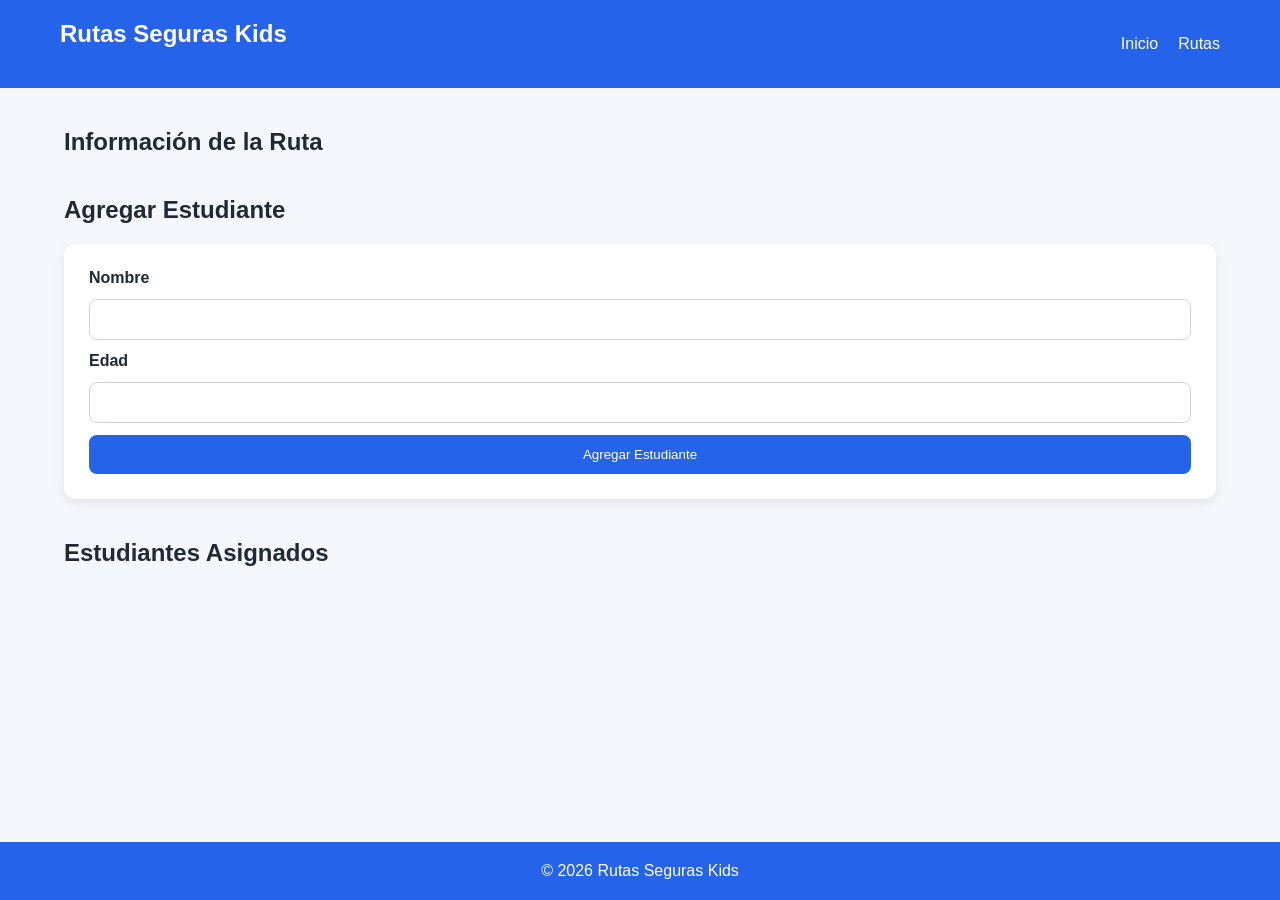
==== ruta.html @ 251f346a "estructura html, css" ====
<!DOCTYPE html>
<html lang="es">

<head>
    <meta charset="UTF-8">
    <meta name="viewport" content="width=device-width, initial-scale=1.0">
    <title>Detalle Ruta</title>

    <link rel="stylesheet" href="./css/style.css">
</head>

<body>

    <header>
        <nav>

            <h2>Rutas Seguras Kids</h2>

            <ul>
                <li><a href="index.html">Inicio</a></li>
                <li><a href="rutas.html">Rutas</a></li>
            </ul>

        </nav>
    </header>

    <main>

        <section id="route-info">

            <h1>Información de la Ruta</h1>

            <article id="route-details">

                <!-- JS cargará la ruta -->

            </article>

        </section>

        <section id="add-student">

            <h2>Agregar Estudiante</h2>

            <form id="student-form">

                <label for="student-name">
                    Nombre
                </label>

                <input
                    type="text"
                    id="student-name"
                    required>

                <label for="student-age">
                    Edad
                </label>

                <input
                    type="number"
                    id="student-age"
                    required>

                <button type="submit">
                    Agregar Estudiante
                </button>

            </form>

        </section>

        <section id="students-section">

            <h2>Estudiantes Asignados</h2>

            <div id="students-container">

                <!-- JS insertará estudiantes -->

            </div>

        </section>

    </main>

    <footer>
        <p>© 2026 Rutas Seguras Kids</p>
    </footer>

    <script src="./js/app.js"></script>

</body>

</html>
---- css/style.css ----
/* =====================
   RESET
===================== */

*{
    margin: 0;
    padding: 0;
    box-sizing: border-box;
}

/* =====================
   VARIABLES
===================== */

:root{
    --primary-color: #2563eb;
    --secondary-color: #1e40af;
    --success-color: #22c55e;

    --background-color: #f4f7fb;
    --card-color: #ffffff;

    --text-color: #1f2937;
    --gray-color: #6b7280;

    --shadow:
    0 4px 12px rgba(0,0,0,0.08);
}

/* =====================
   BODY
===================== */

body{
    font-family: Arial, Helvetica, sans-serif;
    background-color: var(--background-color);
    color: var(--text-color);

    min-height: 100vh;

    display: flex;
    flex-direction: column;
}

/* =====================
   HEADER
===================== */

header{
    background-color: var(--primary-color);
    color: white;
}

nav{
    max-width: 1200px;

    margin: auto;

    padding: 20px;

    display: flex;
    justify-content: space-between;
    align-items: center;
}

nav ul{
    display: flex;
    gap: 20px;

    list-style: none;
}

nav a{
    text-decoration: none;
    color: white;
}

nav a:hover{
    opacity: 0.8;
}

/* =====================
   MAIN
===================== */

main{
    flex: 1;

    max-width: 1200px;

    width: 90%;

    margin: 40px auto;
}

/* =====================
   HERO
===================== */

.hero{
    text-align: center;

    padding: 80px 20px;
}

.hero h1{
    font-size: 2.5rem;

    margin-bottom: 20px;
}

.hero p{
    margin-bottom: 30px;

    color: var(--gray-color);
}

/* =====================
   BOTONES
===================== */

button{
    cursor: pointer;

    border: none;

    padding: 12px 20px;

    border-radius: 8px;

    background-color: var(--primary-color);

    color: white;

    transition: .3s;
}

button:hover{
    background-color: var(--secondary-color);
}

/* =====================
   FORMULARIOS
===================== */

form{
    background-color: var(--card-color);

    padding: 25px;

    border-radius: 12px;

    box-shadow: var(--shadow);

    display: flex;
    flex-direction: column;

    gap: 12px;

    margin-bottom: 40px;
}

label{
    font-weight: bold;
}

input{
    padding: 12px;

    border: 1px solid #d1d5db;

    border-radius: 8px;
}

input:focus{
    outline: none;

    border-color: var(--primary-color);
}

/* =====================
   SECTIONS
===================== */

section{
    margin-bottom: 40px;
}

h1,h2{
    margin-bottom: 20px;
}

/* =====================
   CONTENEDOR RUTAS
===================== */

#routes-container{
    display: grid;

    grid-template-columns:
    repeat(auto-fit,minmax(300px,1fr));

    gap: 20px;
}

/* =====================
   CARD SIMPLE
===================== */

.route-card{
    background-color: white;

    border-radius: 12px;

    padding: 20px;

    box-shadow: var(--shadow);
}

.route-card h3{
    margin-bottom: 10px;
}

.route-card p{
    margin-bottom: 8px;
}

/* =====================
   ESTUDIANTES
===================== */

#students-container{
    display: flex;
    flex-direction: column;

    gap: 15px;
}

.student-card{
    background-color: white;

    padding: 15px;

    border-radius: 10px;

    box-shadow: var(--shadow);
}

/* =====================
   FOOTER
===================== */

footer{
    background-color: var(--primary-color);

    color: white;

    text-align: center;

    padding: 20px;
}
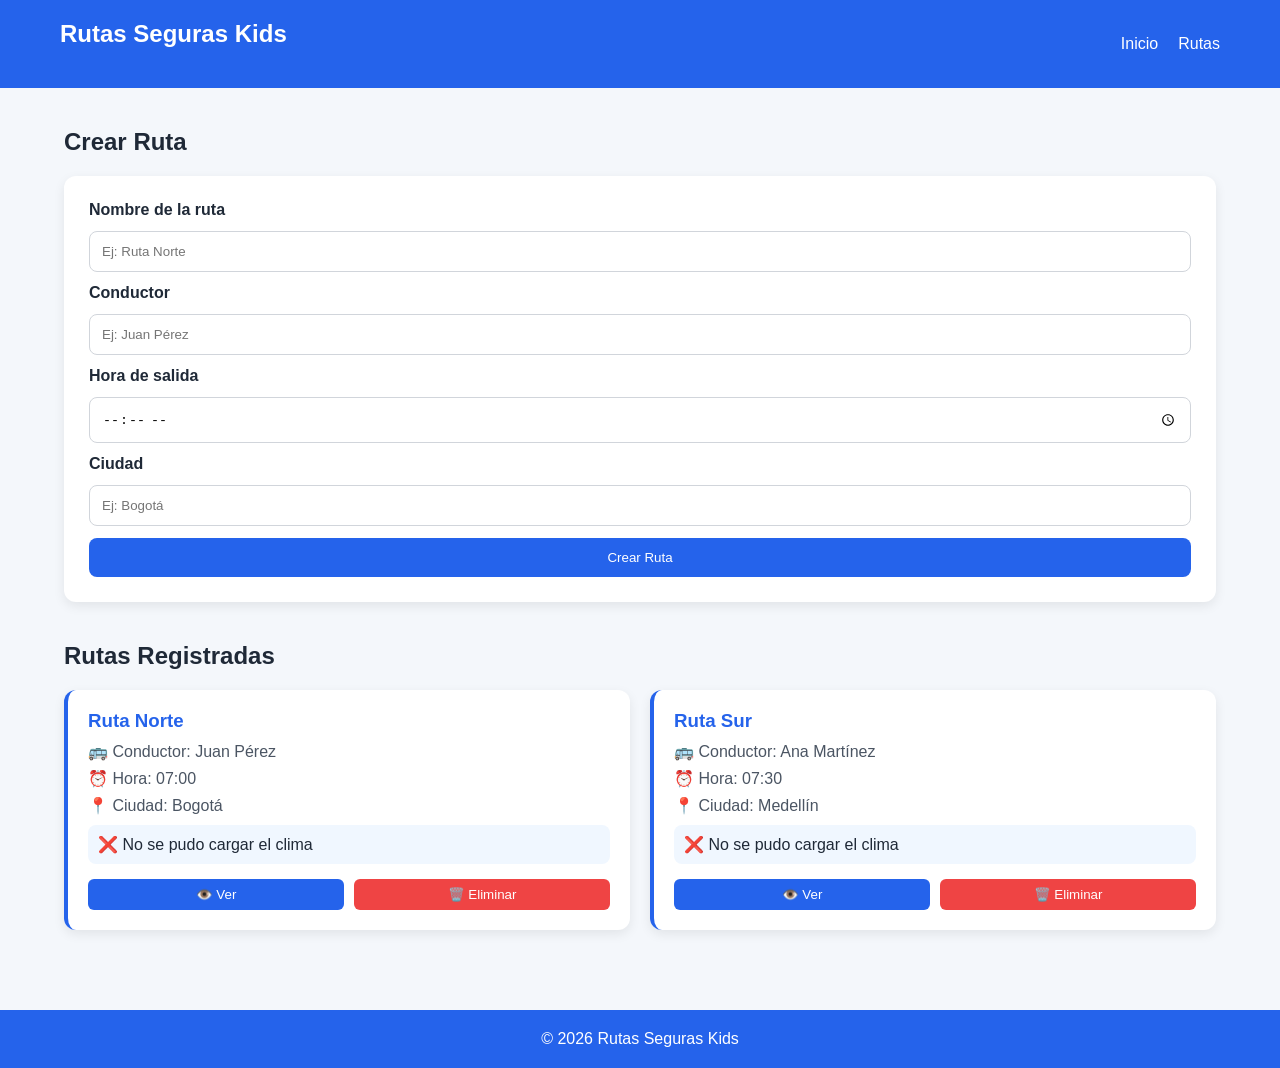
==== commit 8e5af89f: "desarrollo de la app" ====
--- a/ruta.html
+++ b/ruta.html
@@ -1,95 +1,48 @@
 <!DOCTYPE html>
 <html lang="es">
-
 <head>
     <meta charset="UTF-8">
     <meta name="viewport" content="width=device-width, initial-scale=1.0">
     <title>Detalle Ruta</title>
-
     <link rel="stylesheet" href="./css/style.css">
+    <link rel="stylesheet" href="./css/responsive.css">
 </head>
-
 <body>
-
     <header>
         <nav>
-
             <h2>Rutas Seguras Kids</h2>
-
             <ul>
                 <li><a href="index.html">Inicio</a></li>
                 <li><a href="rutas.html">Rutas</a></li>
             </ul>
-
         </nav>
     </header>
-
     <main>
-
         <section id="route-info">
-
             <h1>Información de la Ruta</h1>
-
-            <article id="route-details">
-
-                <!-- JS cargará la ruta -->
-
-            </article>
-
+            <article id="route-details"></article>
         </section>
-
         <section id="add-student">
-
             <h2>Agregar Estudiante</h2>
-
             <form id="student-form">
-
-                <label for="student-name">
-                    Nombre
-                </label>
-
-                <input
-                    type="text"
-                    id="student-name"
-                    required>
-
-                <label for="student-age">
-                    Edad
-                </label>
-
-                <input
-                    type="number"
-                    id="student-age"
-                    required>
-
-                <button type="submit">
-                    Agregar Estudiante
-                </button>
-
+                <label for="student-name">Nombre</label>
+                <input type="text" id="student-name" placeholder="Ej: María Gómez" required>
+                
+                <label for="student-age">Edad</label>
+                <input type="number" id="student-age" min="3" max="18" placeholder="Ej: 8" required>
+                
+                <button type="submit">Agregar Estudiante</button>
             </form>
-
         </section>
-
         <section id="students-section">
-
             <h2>Estudiantes Asignados</h2>
-
-            <div id="students-container">
-
-                <!-- JS insertará estudiantes -->
-
-            </div>
-
+            <div id="students-container"></div>
         </section>
-
     </main>
-
     <footer>
         <p>© 2026 Rutas Seguras Kids</p>
     </footer>
-
-    <script src="./js/app.js"></script>
-
+    <script src="./js/route-card.js" type="module"></script>
+    <script src="./js/app.js" type="module"></script>
 </body>
-
 </html>
--- a/css/responsive.css
+++ b/css/responsive.css
@@ -0,0 +1,33 @@
+/* TABLETS */
+
+@media (max-width: 768px){
+
+    nav{
+        flex-direction: column;
+        gap: 15px;
+    }
+
+    .hero h1{
+        font-size: 2rem;
+    }
+
+}
+
+/* CELULARES */
+
+@media (max-width: 480px){
+
+    main{
+        width: 95%;
+    }
+
+    nav ul{
+        flex-direction: column;
+        text-align: center;
+    }
+
+    .hero h1{
+        font-size: 1.7rem;
+    }
+
+}
